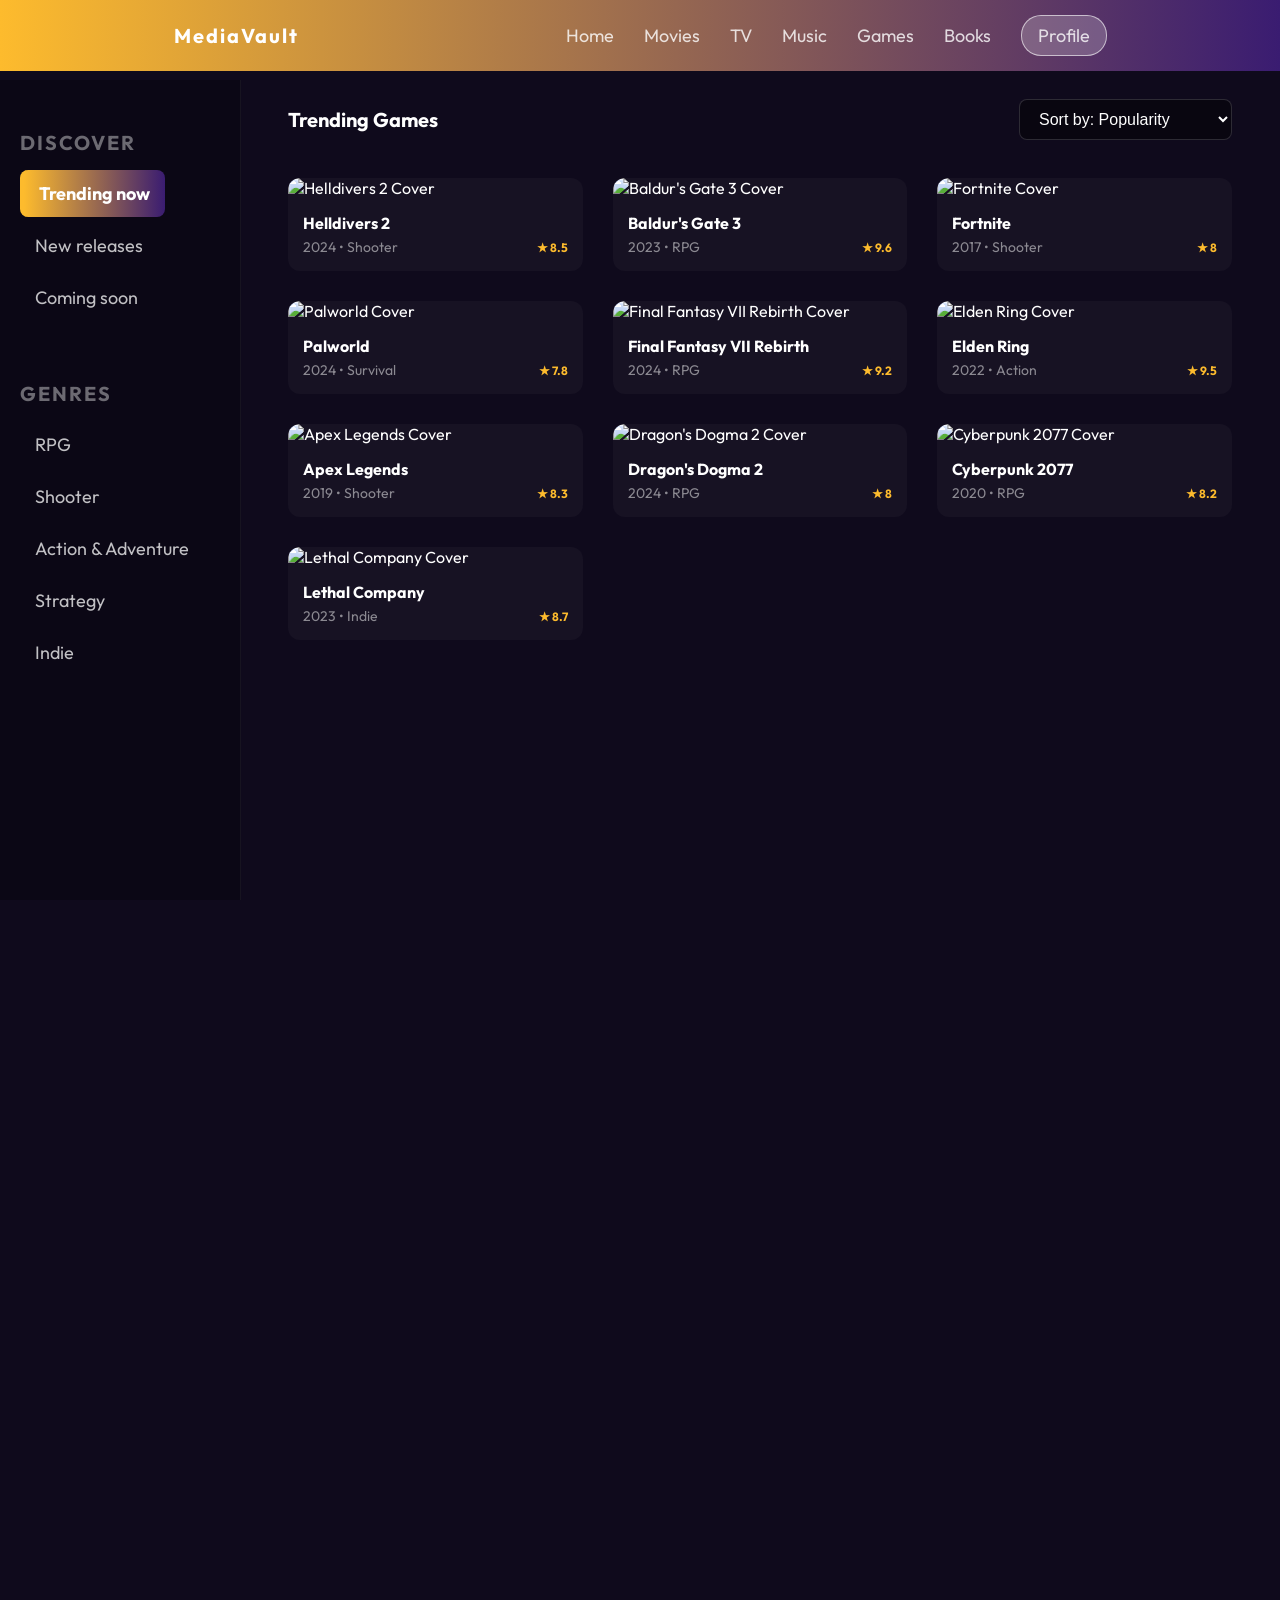
==== games.html @ d65033bf "Frontend" ====
<!DOCTYPE html>
<html>
    <head>
        <title>Media Vault</title>
        <link rel="stylesheet" href="styles/general.css">
        <link rel="stylesheet" href="styles/header.css">
        <link rel="stylesheet" href="styles/sidebar.css">
        <link rel="stylesheet" href="styles/layout.css">
        <link rel="stylesheet" href="styles/grid.css">
        <link rel="preconnect" href="https://fonts.googleapis.com">
        <link rel="preconnect" href="https://fonts.gstatic.com" crossorigin>
        <link href="https://fonts.googleapis.com/css2?family=Outfit:wght@100..900&display=swap" rel="stylesheet">
    </head>
    <body>
        <header class="site-header">
            <nav class="navbar">
                <div class="logo">
                    MediaVault
                </div>
                <div class="nav-links">
                    <a href="index.html" class="link">Home</a>
                    <a href="movies.html" class="link">Movies</a>
                    <a href="tv.html" class="link">TV</a>
                    <a href="music.html" class="link">Music</a>
                    <a href="games.html" class="link">Games</a>
                    <a href="books.html" class="link">Books</a>
                    <a href="profile.html" class="link profile-link">Profile</a>
                </div>
            </nav>
        </header>
        <div class="page-layout">
            <nav class="sidebar">
                <div class="sidebar-discover">
                    <h3>Discover</h3>
                    <div class="sidebar-menu">
                        <div class="sidebar-menu-item active" data-category="trending">Trending now</div>
                        <div class="sidebar-menu-item" data-category="new">New releases</div>
                        <div class="sidebar-menu-item" data-category="coming">Coming soon</div>
                    </div>
                </div>
                <div class="sidebar-genres">
                    <h3>Genres</h3>
                    <div class="sidebar-menu">
                        <div class="sidebar-menu-item" data-category="rpg">RPG</div>
                        <div class="sidebar-menu-item" data-category="shooter">Shooter</div>
                        <div class="sidebar-menu-item" data-category="action">Action &amp; Adventure</div>
                        <div class="sidebar-menu-item" data-category="strategy">Strategy</div>
                        <div class="sidebar-menu-item" data-category="indie">Indie</div>
                    </div>
                </div>
            </nav>
            <main class="content">
                <div class="content-header">
                    <h2>Trending Games</h2>
                    <div class="filter-group">
                        <select class="sort-dropdown">
                            <option value="popular">Sort by: Popularity</option>
                            <option value="newest">Sort by: Newest</option>
                            <option value="rating">Sort by: Highest Rated</option>
                        </select>
                    </div>
                </div>
                <div class="media-grid"></div>
            </main>
        </div>
    <script src="scripts/games.js"></script>
    </body>
</html>
---- styles/general.css ----
body{
    font-family: Outfit;
    background-color: #0f0a1c;
    color: white;
    height: 3000px;
}
p{
    margin-top: 0;
    margin-bottom: 0;
}
---- styles/header.css ----
.navbar{
    position: fixed;
    top: 0;
    left: 0;
    right: 0;
    display: flex;
    flex-direction: row;
    justify-content: space-around;
    align-items: center;
    z-index: 100;
    background: linear-gradient(90deg, #FDBB2D 0%, #3a1c71 100%);
    padding: 15px 40px;
}
.logo{
    color: white;
    font-weight: bold;
    letter-spacing: 2px;
    font-size: 20px;
    cursor: pointer;
}
.nav-links{
    display: flex;
    flex-direction: row;
    align-items: center;
    gap: 30px;
}
.link{
    text-decoration: none;
    color: rgba(255,255,255,0.8);
    font-size: 18px;
    transition: color 0.15s;
}
.link:hover{
    color: white;
}
.profile-link{
    background-color: rgba(255,255,255,0.2);
    padding: 8px 16px;
    border-radius: 20px;
    border: 1px solid rgba(255,255,255,0.6);
    transition: background-color 0.15s, color 0.15s;
}
.profile-link:hover{
    background-color: white;
    color: #3a1c71;
}
---- styles/sidebar.css ----
.sidebar{
    width: 200px;
    background-color: rgba(0,0,0,0.25);
    border-right: 1px solid rgba(255,255,255,0.05);
    padding: 30px 20px;

    position: fixed;
    top: 80px;
    left: 0;
    bottom: 0;

    display: flex;
    flex-direction: column;
    align-items: start;
}
.sidebar-discover{
    margin-bottom: 40px;
}
.sidebar h3{
    color: rgba(255,255,255,0.4);
    font-size: 20px;
    text-transform: uppercase;
    letter-spacing: 2px;
    margin-bottom: 15px;
    font-weight: bold;
}
.sidebar-menu{
    display: flex;
    flex-direction: column;
    gap: 5px;
}
.sidebar-menu-item{
    padding: 12px 15px;
    border-radius: 8px;
    color: rgba(255,255,255,0.75);
    font-size: 18px;
    cursor: pointer;
    transition: all 0.15s;
}
.sidebar-menu-item:hover{
    background-color: rgba(255,255,255,0.05);
    color: #fdbb2d;
    transform: translateX(8px);
}
.sidebar-menu-item.active{
    background: linear-gradient(90deg, #FDBB2D 0%, #3a1c71 100%);
    border-left: 4px solid #fdbb2d;
    color: white;
    font-weight: bold;
}
---- styles/layout.css ----
.page-layout{
    margin-top: 50px;
}
.content{
    padding: 40px;
    margin-left: 240px;
}
.content-header{
    display: flex;
    justify-content: space-between;
    align-items: center;
    margin-bottom: 30px;
}
.content-header h2{
    font-size: 20px;
    font-weight: bold;
    color: white;
}
.sort-dropdown{
    background-color: rgba(0,0,0,0.4);
    color: white;
    border: 1px solid rgba(255,255,255,0.15);
    padding: 10px 15px;
    border-radius: 8px;
    font-size: 16px;
    cursor: pointer;
    outline: none;
    transition: border-color 0.15s;
}
.sort-dropdown:hover, .sort-dropdown:focus{
    border-color: #fdbb2d;
}
.sort-dropdown option{
    background-color: #0f0a1c;
}
.media-grid{
    display: grid;
    grid-template-columns: 1fr 1fr 1fr;
    gap: 30px;
}
.media-card{
    background-color: rgba(255,255,255,0.03);
    border-radius: 12px;
    overflow: hidden;
    transition: all 0.15s;
}
.media-card:hover{
    transform: translateY(-8px);
    box-shadow: 0 15px 30px rgba(0,0,0,0.6);
}
.card-image-wrapper{
    position: relative;
    width: 100%;
    overflow: hidden;
}
.card-image{
    width: 100%;
    height: 100%;
    object-fit: cover;
    transition: transform 0.4s;
}
.card-overlay{
    position: absolute;
    top: 0;
    left: 0;
    width: 100%;
    height: 100%;
    background: rgba(15,10,28,0.85);
    display: flex;
    justify-content: center;
    align-items: center;

    opacity: 0;
    transition: opacity 0.3s;
}

.card-image-wrapper:hover .card-overlay{
    opacity: 1;
}

.card-image-wrapper:hover .card-image{
    transform: scale(1.05);
}

.add-to-vault-button{
    background: linear-gradient(90deg, #fdbb2d 0%, #3a1c71 100%);
    border: none;
    padding: 10px 24px;
    border-radius: 30px;
    color: white;
    font-weight: bold;
    font-size: 16px;
    cursor: pointer;

    transform: translateY(20px);
    transition: all 0.15s;
}
.card-image-wrapper:hover .add-to-vault-button{
    transform: translateY(0);
}

.add-to-vault-button:hover{
    box-shadow: 0 0 15px rgba(253, 187, 45, 0.6);
    transform: scale(1.05);
}
.card-info{
    padding: 15px;
}
.card-info h3{
    color: white;
    font-size: 16px;
    margin: 0 0 5px 0;
    overflow: hidden;
}
.card-meta{
    color:rgba(255,255,255,0.5);
    font-size: 14px;
    margin: 0;
}
@media (min-width: 1000px) {
    .media-grid{
        grid-template-columns: 1fr 1fr 1fr;
    }
}
@media (min-width: 751px) and (max-width: 999px){
    .media-grid{
        grid-template-columns: 1fr 1fr;
    }
}
@media (max-width: 750px){
    .media-grid{
        grid-template-columns: 1fr;
    }
}
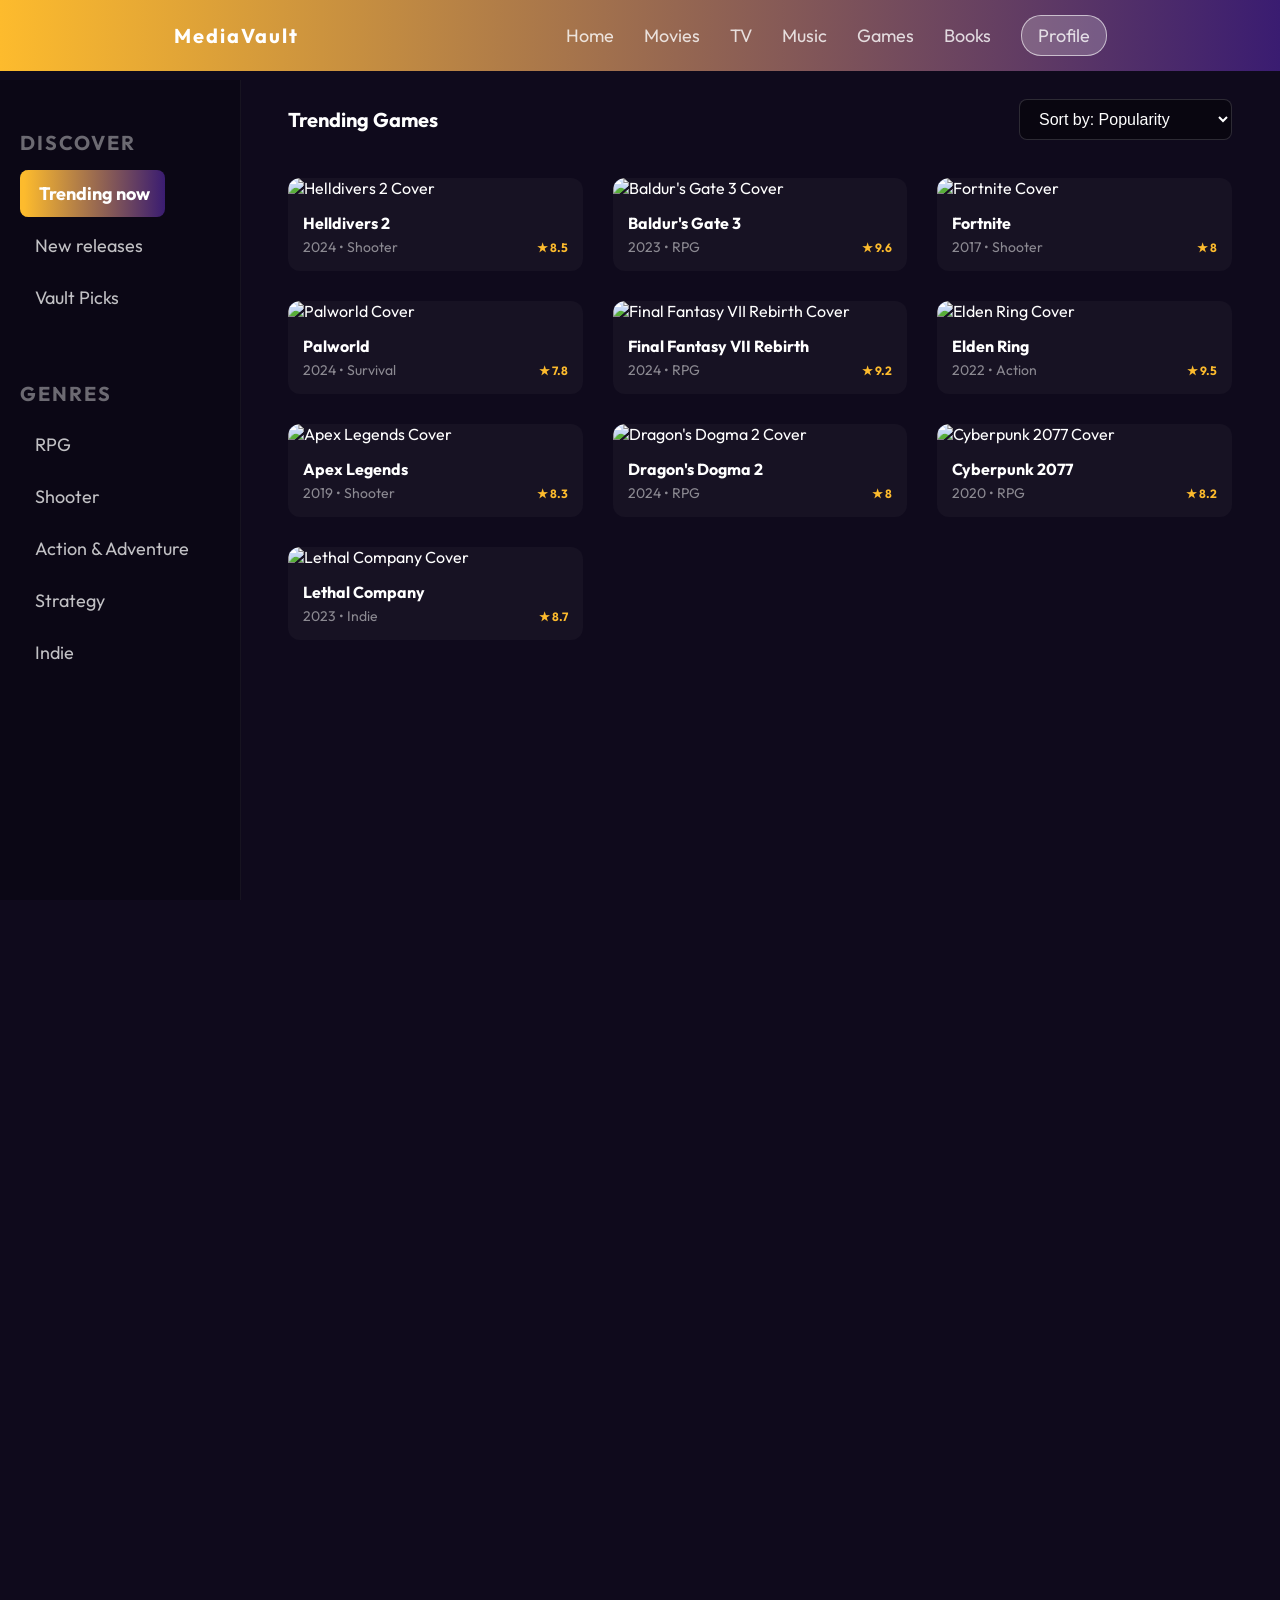
==== commit 2e2c6a63: "Final mods" ====
--- a/games.html
+++ b/games.html
@@ -6,7 +6,6 @@
         <link rel="stylesheet" href="styles/header.css">
         <link rel="stylesheet" href="styles/sidebar.css">
         <link rel="stylesheet" href="styles/layout.css">
-        <link rel="stylesheet" href="styles/grid.css">
         <link rel="preconnect" href="https://fonts.googleapis.com">
         <link rel="preconnect" href="https://fonts.gstatic.com" crossorigin>
         <link href="https://fonts.googleapis.com/css2?family=Outfit:wght@100..900&display=swap" rel="stylesheet">
@@ -35,7 +34,7 @@
                     <div class="sidebar-menu">
                         <div class="sidebar-menu-item active" data-category="trending">Trending now</div>
                         <div class="sidebar-menu-item" data-category="new">New releases</div>
-                        <div class="sidebar-menu-item" data-category="coming">Coming soon</div>
+                        <div class="sidebar-menu-item" data-category="picks">Vault Picks</div>
                     </div>
                 </div>
                 <div class="sidebar-genres">
